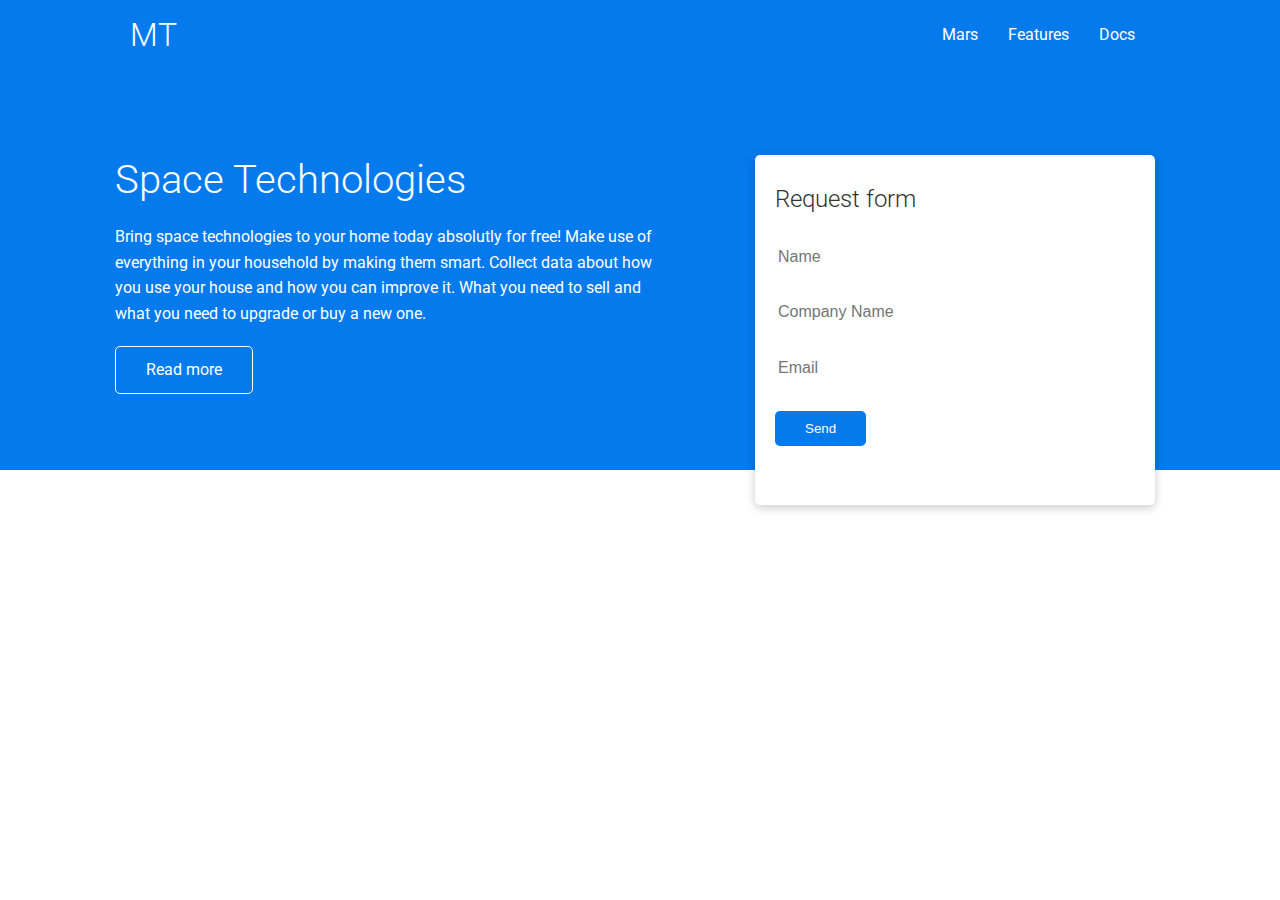
==== index.html @ c65cdb8e "Add: style to btn" ====
<!DOCTYPE html>
<html lang="en">
  <head>
    <meta charset="UTF-8" />
    <meta name="viewport" content="width=device-width, initial-scale=1.0" />
    <link
      rel="stylesheet"
      href="https://cdnjs.cloudflare.com/ajax/libs/font-awesome/5.15.1/css/all.min.css"
      integrity="sha512-+4zCK9k+qNFUR5X+cKL9EIR+ZOhtIloNl9GIKS57V1MyNsYpYcUrUeQc9vNfzsWfV28IaLL3i96P9sdNyeRssA=="
      crossorigin="anonymous"
    />
    <link rel="stylesheet" href="style.css" />
    <title>Mars Technologies</title>
  </head>
  <body>
    <!-- Navbar-->
    <div class="navbar">
      <div class="container flex">
        <h1>MT</h1>
        <nav>
          <ul>
            <li><a href="index.html">Mars</a></li>
            <li><a href="features.html">Features</a></li>
            <li><a href="docs.html">Docs</a></li>
          </ul>
        </nav>
      </div>
    </div>
    <!-- /Navbar-->

    <!-- Showcase -->
    <section class="showcase">
      <div class="container grid">
        <div class="showcase-text">
          <h1>Space Technologies</h1>
          <p>
            Bring space technologies to your home today absolutly for free!
            Make use of everything in your household by making them smart. Collect
            data about how you use your house and how you can improve it. What
            you need to sell and what you need to upgrade or buy a new one.
          </p>
          <a href="feauters.html" class="btn btn-outline">Read more</a>
        </div>

        <div class="showcase-form card">
          <h2>Request form</h2>
          <form>
            <div class="form-control">
              <input type="text" name="name" placeholder="Name" required />
            </div>
            <div class="form-control">
              <input
                type="text"
                name="company"
                placeholder="Company Name"
                required
              />
            </div>
            <div class="form-control">
              <input type="email" name="email" placeholder="Email" required />
            </div>
            <input type="submit" value="Send" class="btn btn-primary">
          </form>
        </div>
      </div>
    </section>
  </body>
</html>
---- style.css ----
@import url("https://fonts.googleapis.com/css2?family=Roboto:wght@300&display=swap");

:root {
  --primary-color: #047aed;
}

* {
  box-sizing: border-box;
  padding: 0;
  margin: 0;
}

body {
  font-family: "Roboto", sans-serif;
  color: #333;
  line-height: 1.6;
}

ul {
  list-style-type: none;
}

a {
  text-decoration: none;
  color: #333;
}

h1,
h2 {
  font-weight: 300;
  line-height: 1.2;
  margin: 10px 0;
}

p {
  margin: 10px 0;
}

img {
  width: 100%;
}
/* Navbar */
.navbar {
  background-color: var(--primary-color);
  color: white;
  height: 70px;
}

.navbar ul {
  display: flex;
}

.navbar a {
  color: #fff;
  padding: 10px;
  margin: 0 5px;
}

.navbar a:hover {
  border-bottom: 2px #fff solid;
}

.navbar .flex {
  justify-content: space-between;
}
/* Showcase / Hero */

.showcase {
  height: 400px;
  background-color: var(--primary-color);
  color: #fff;
  position: relative;
}

.showcase h1 {
  font-size: 40px;
}

.showcase p {
  margin: 20px auto;
}

.showcase .grid {
  grid-template-columns: 55% 45%;
  gap: 30px;
  overflow: visible;
}

.showcase-form {
  position: relative;
  top: 60px;
  height: 350px;
  width: 400px;
  padding: 40px;
  z-index: 100;
  justify-self: flex-end;
}

.showcase-form .form-control {
  margin: 30px 0px;
}

.showcase-form input[type="text"],
.showcase-form input[type="email"] {
  border: 0;
  border-bottom: 1px;
  width: 100%;
  padding: 3px;
  font-size: 16px;
}

.showcase-form input:focus {
  outline: none;
}

/* Utilities */
.container {
  max-width: 1100px;
  margin: 0 auto;
  overflow: auto;
  padding: 0 40px;
}

.card {
  background-color: #fff;
  color: #333;
  border-radius: 5px;
  box-shadow: 0 3px 10px rgba(0, 0, 0, 0.2);
  padding: 20px;
  margin: 10px;
}

.btn {
  display: inline-block;
  padding: 10px 30px;
  cursor: pointer;
  background: var(--primary-color);
  color: #fff;
  border: none;
  border-radius: 5px;
}

.btn-outline {
  background-color: transparent;
  border: 1px #fff solid;
}

.btn:hover{
  transform: scale(0.90);
}

.flex {
  display: flex;
  justify-content: center;
  align-items: center;
  height: 100%;
}

.grid {
  display: grid;
  grid-template-columns: repeat(2, 1fr);
  gap: 20px;
  justify-content: center;
  align-items: center;
  height: 100%;
}
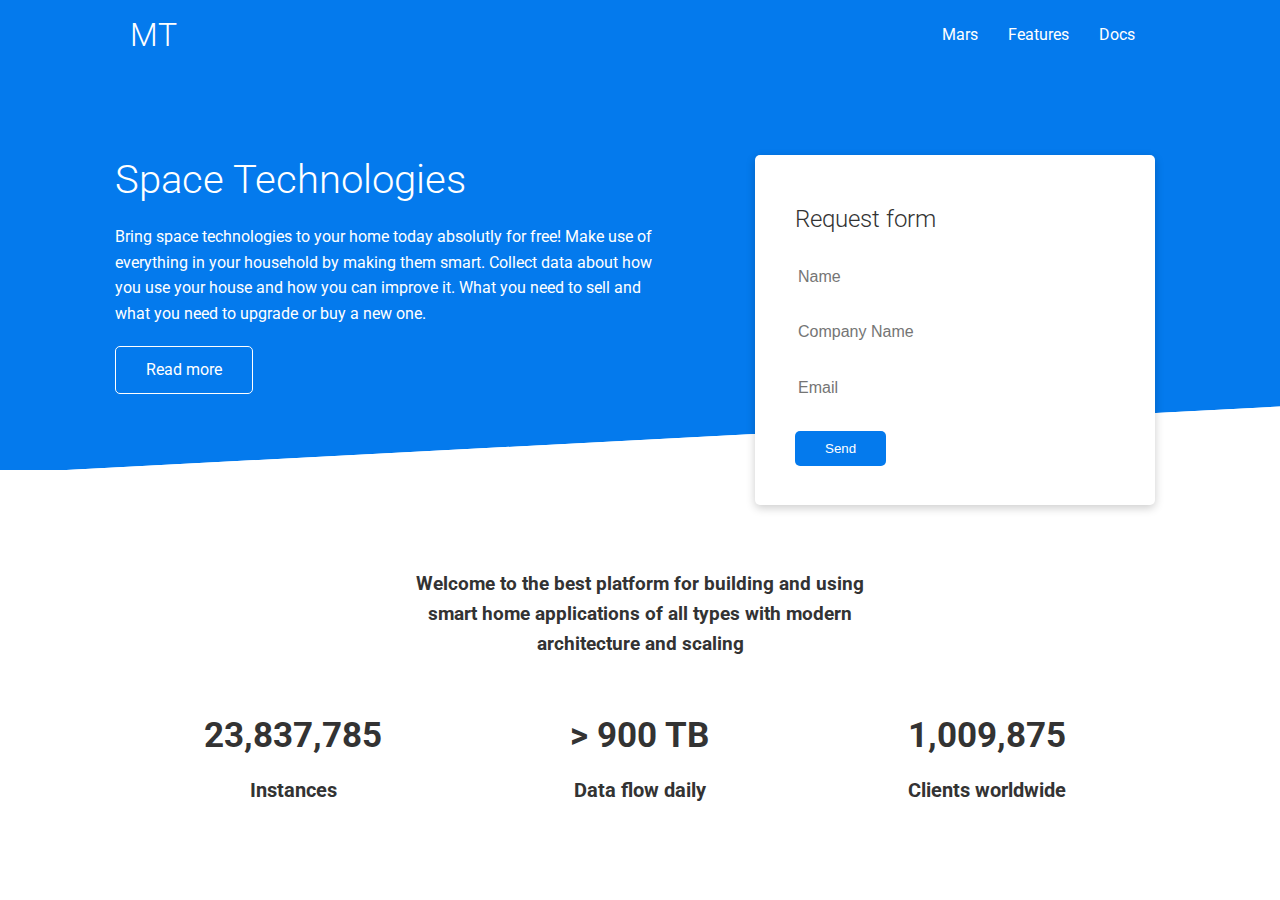
==== commit fcdf5ff8: "Add: Stats section, FA icons, margin padding utilities classes" ====
--- a/index.html
+++ b/index.html
@@ -9,6 +9,7 @@
       integrity="sha512-+4zCK9k+qNFUR5X+cKL9EIR+ZOhtIloNl9GIKS57V1MyNsYpYcUrUeQc9vNfzsWfV28IaLL3i96P9sdNyeRssA=="
       crossorigin="anonymous"
     />
+    <link rel="stylesheet" href="utilities.css" />
     <link rel="stylesheet" href="style.css" />
     <title>Mars Technologies</title>
   </head>
@@ -34,8 +35,8 @@
         <div class="showcase-text">
           <h1>Space Technologies</h1>
           <p>
-            Bring space technologies to your home today absolutly for free!
-            Make use of everything in your household by making them smart. Collect
+            Bring space technologies to your home today absolutly for free! Make
+            use of everything in your household by making them smart. Collect
             data about how you use your house and how you can improve it. What
             you need to sell and what you need to upgrade or buy a new one.
           </p>
@@ -59,8 +60,36 @@
             <div class="form-control">
               <input type="email" name="email" placeholder="Email" required />
             </div>
-            <input type="submit" value="Send" class="btn btn-primary">
+            <input type="submit" value="Send" class="btn btn-primary" />
           </form>
+        </div>
+      </div>
+    </section>
+
+    <!-- Stats -->
+    <section class="stats">
+      <div class="container">
+        <h3 class="stats-heading text-center my-1">
+          Welcome to the best platform for building and using smart home
+          applications of all types with modern architecture and scaling
+        </h3>
+
+        <div class="grid grid-3 text-center my-4">
+          <div>
+            <i class="fas fa-server fa-3x"></i>
+            <h3>23,837,785</h3>
+            <p class="text-secondary">Instances</p>
+          </div>
+          <div>
+            <i class="fas fa-upload fa-3x"></i>
+            <h3>> 900 TB</h3>
+            <p class="text-secondary">Data flow daily</p>
+          </div>
+          <div>
+            <i class="fas fa-project-diagram fa-3x"></i>
+            <h3>1,009,875</h3>
+            <p class="text-secondary">Clients worldwide</p>
+          </div>
         </div>
       </div>
     </section>
--- a/utilities.css
+++ b/utilities.css
@@ -0,0 +1,143 @@
+/* Utilities */
+.container {
+  max-width: 1100px;
+  margin: 0 auto;
+  overflow: auto;
+  padding: 0 40px;
+}
+
+.card {
+  background-color: #fff;
+  color: #333;
+  border-radius: 5px;
+  box-shadow: 0 3px 10px rgba(0, 0, 0, 0.2);
+  padding: 20px;
+  margin: 10px;
+}
+
+.btn {
+  display: inline-block;
+  padding: 10px 30px;
+  cursor: pointer;
+  background: var(--primary-color);
+  color: #fff;
+  border: none;
+  border-radius: 5px;
+}
+
+.btn-outline {
+  background-color: transparent;
+  border: 1px #fff solid;
+}
+
+.btn:hover {
+  transform: scale(0.9);
+}
+
+.text-center {
+  text-align: center;
+}
+
+.flex {
+  display: flex;
+  justify-content: center;
+  align-items: center;
+  height: 100%;
+}
+
+.grid {
+  display: grid;
+  grid-template-columns: repeat(2, 1fr);
+  gap: 20px;
+  justify-content: center;
+  align-items: center;
+  height: 100%;
+}
+
+.grid-3 {
+  grid-template-columns: repeat(3, 1fr);
+}
+
+/* Margin */
+
+.my-1 {
+  margin: 1rem 0;
+}
+
+.my-2 {
+  margin: 1.5rem 0;
+}
+
+.my-3 {
+  margin: 2rem 0;
+}
+
+.my-4 {
+  margin: 3rem 0;
+}
+
+.my-5 {
+  margin: 4rem 0;
+}
+
+.m-1 {
+  margin: 1rem;
+}
+
+.m-2 {
+  margin: 1.5rem;
+}
+
+.m-3 {
+  margin: 2rem;
+}
+
+.m-4 {
+  margin: 3rem;
+}
+
+.m-5 {
+  margin: 4rem;
+}
+
+/* Padding */
+
+.py-1 {
+  padding: 1rem 0;
+}
+
+.py-2 {
+  padding: 1.5rem 0;
+}
+
+.py-3 {
+  padding: 2rem 0;
+}
+
+.py-4 {
+  padding: 3rem 0;
+}
+
+.py-5 {
+  padding: 4rem 0;
+}
+
+.p-1 {
+  padding: 1rem;
+}
+
+.p-2 {
+  padding: 1.5rem;
+}
+
+.p-3 {
+  padding: 2rem;
+}
+
+.p-4 {
+  padding: 3rem;
+}
+
+.p-5 {
+  padding: 4rem;
+}
--- a/style.css
+++ b/style.css
@@ -113,54 +113,36 @@
   outline: none;
 }
 
-/* Utilities */
-.container {
-  max-width: 1100px;
-  margin: 0 auto;
-  overflow: auto;
-  padding: 0 40px;
+.showcase::before,
+.showcase::after {
+  content: "";
+  position: absolute;
+  height: 100px;
+  bottom: -70px;
+  right: 0;
+  left: 0;
+  background-color: #fff;
+  transform: skewY(-3deg);
+  -moz-transform: skewY(-3deg);
+  -webkit-transform: skewY(-3deg);
+  -ms-transform: skewY(-3deg);
 }
 
-.card {
-  background-color: #fff;
-  color: #333;
-  border-radius: 5px;
-  box-shadow: 0 3px 10px rgba(0, 0, 0, 0.2);
-  padding: 20px;
-  margin: 10px;
+/* Stats */
+.stats {
+  padding-top: 100px;
 }
 
-.btn {
-  display: inline-block;
-  padding: 10px 30px;
-  cursor: pointer;
-  background: var(--primary-color);
-  color: #fff;
-  border: none;
-  border-radius: 5px;
+.stats-heading {
+  max-width: 500px;
+  margin: auto;
 }
 
-.btn-outline {
-  background-color: transparent;
-  border: 1px #fff solid;
+.stats .grid h3 {
+  font-size: 35px;
 }
 
-.btn:hover{
-  transform: scale(0.90);
+.stats .grid p {
+  font-size: 20px;
+  font-weight: bold;
 }
-
-.flex {
-  display: flex;
-  justify-content: center;
-  align-items: center;
-  height: 100%;
-}
-
-.grid {
-  display: grid;
-  grid-template-columns: repeat(2, 1fr);
-  gap: 20px;
-  justify-content: center;
-  align-items: center;
-  height: 100%;
-}
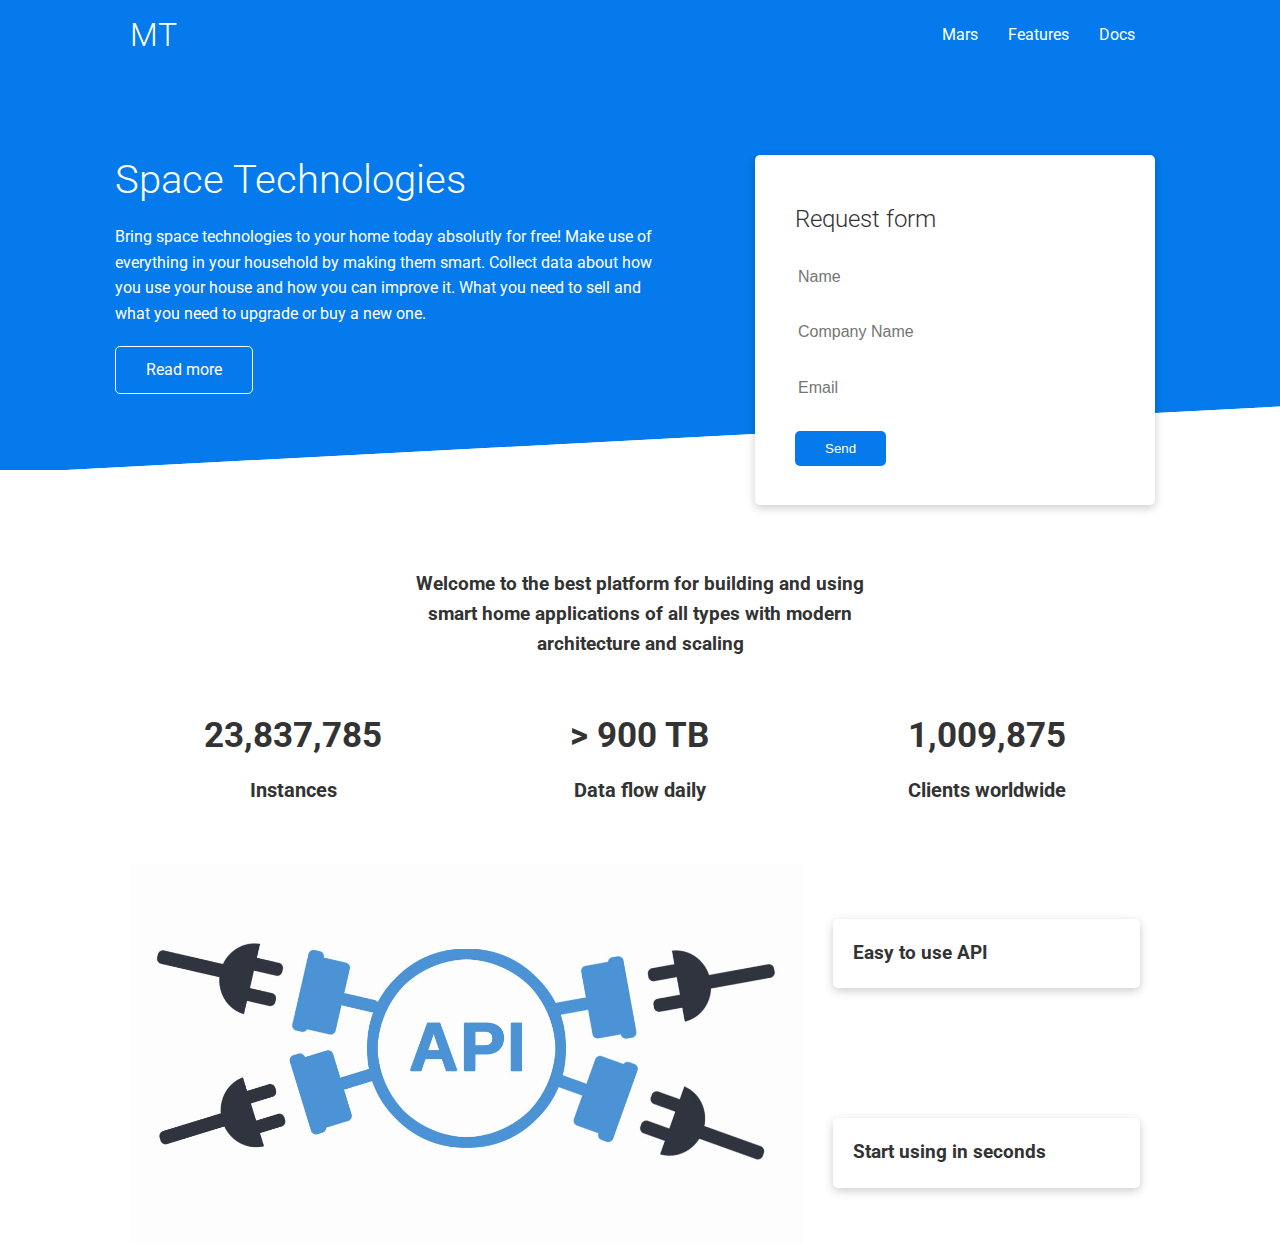
==== commit 4dde81ed: "Add: api section, grid and span usage to position item like in tables" ====
--- a/index.html
+++ b/index.html
@@ -9,8 +9,8 @@
       integrity="sha512-+4zCK9k+qNFUR5X+cKL9EIR+ZOhtIloNl9GIKS57V1MyNsYpYcUrUeQc9vNfzsWfV28IaLL3i96P9sdNyeRssA=="
       crossorigin="anonymous"
     />
-    <link rel="stylesheet" href="utilities.css" />
-    <link rel="stylesheet" href="style.css" />
+    <link rel="stylesheet" href="css/utilities.css" />
+    <link rel="stylesheet" href="css/style.css" />
     <title>Mars Technologies</title>
   </head>
   <body>
@@ -93,5 +93,18 @@
         </div>
       </div>
     </section>
+
+    <!-- API -->
+    <section class="api">
+      <div class="container grid">
+        <img src="images/api.png" alt="" />
+        <div class="card">
+          <h3>Easy to use API</h3>
+        </div>
+        <div class="card">
+          <h3>Start using in seconds</h3>
+        </div>
+      </div>
+    </section>
   </body>
 </html>
--- a/css/utilities.css
+++ b/css/utilities.css
@@ -0,0 +1,143 @@
+/* Utilities */
+.container {
+  max-width: 1100px;
+  margin: 0 auto;
+  overflow: auto;
+  padding: 0 40px;
+}
+
+.card {
+  background-color: #fff;
+  color: #333;
+  border-radius: 5px;
+  box-shadow: 0 3px 10px rgba(0, 0, 0, 0.2);
+  padding: 20px;
+  margin: 10px;
+}
+
+.btn {
+  display: inline-block;
+  padding: 10px 30px;
+  cursor: pointer;
+  background: var(--primary-color);
+  color: #fff;
+  border: none;
+  border-radius: 5px;
+}
+
+.btn-outline {
+  background-color: transparent;
+  border: 1px #fff solid;
+}
+
+.btn:hover {
+  transform: scale(0.9);
+}
+
+.text-center {
+  text-align: center;
+}
+
+.flex {
+  display: flex;
+  justify-content: center;
+  align-items: center;
+  height: 100%;
+}
+
+.grid {
+  display: grid;
+  grid-template-columns: repeat(2, 1fr);
+  gap: 20px;
+  justify-content: center;
+  align-items: center;
+  height: 100%;
+}
+
+.grid-3 {
+  grid-template-columns: repeat(3, 1fr);
+}
+
+/* Margin */
+
+.my-1 {
+  margin: 1rem 0;
+}
+
+.my-2 {
+  margin: 1.5rem 0;
+}
+
+.my-3 {
+  margin: 2rem 0;
+}
+
+.my-4 {
+  margin: 3rem 0;
+}
+
+.my-5 {
+  margin: 4rem 0;
+}
+
+.m-1 {
+  margin: 1rem;
+}
+
+.m-2 {
+  margin: 1.5rem;
+}
+
+.m-3 {
+  margin: 2rem;
+}
+
+.m-4 {
+  margin: 3rem;
+}
+
+.m-5 {
+  margin: 4rem;
+}
+
+/* Padding */
+
+.py-1 {
+  padding: 1rem 0;
+}
+
+.py-2 {
+  padding: 1.5rem 0;
+}
+
+.py-3 {
+  padding: 2rem 0;
+}
+
+.py-4 {
+  padding: 3rem 0;
+}
+
+.py-5 {
+  padding: 4rem 0;
+}
+
+.p-1 {
+  padding: 1rem;
+}
+
+.p-2 {
+  padding: 1.5rem;
+}
+
+.p-3 {
+  padding: 2rem;
+}
+
+.p-4 {
+  padding: 3rem;
+}
+
+.p-5 {
+  padding: 4rem;
+}
--- a/css/style.css
+++ b/css/style.css
@@ -0,0 +1,160 @@
+@import url("https://fonts.googleapis.com/css2?family=Roboto:wght@300&display=swap");
+
+:root {
+  --primary-color: #047aed;
+}
+
+* {
+  box-sizing: border-box;
+  padding: 0;
+  margin: 0;
+}
+
+body {
+  font-family: "Roboto", sans-serif;
+  color: #333;
+  line-height: 1.6;
+}
+
+ul {
+  list-style-type: none;
+}
+
+a {
+  text-decoration: none;
+  color: #333;
+}
+
+h1,
+h2 {
+  font-weight: 300;
+  line-height: 1.2;
+  margin: 10px 0;
+}
+
+p {
+  margin: 10px 0;
+}
+
+img {
+  width: 100%;
+}
+/* Navbar */
+.navbar {
+  background-color: var(--primary-color);
+  color: white;
+  height: 70px;
+}
+
+.navbar ul {
+  display: flex;
+}
+
+.navbar a {
+  color: #fff;
+  padding: 10px;
+  margin: 0 5px;
+}
+
+.navbar a:hover {
+  border-bottom: 2px #fff solid;
+}
+
+.navbar .flex {
+  justify-content: space-between;
+}
+/* Showcase / Hero */
+
+.showcase {
+  height: 400px;
+  background-color: var(--primary-color);
+  color: #fff;
+  position: relative;
+}
+
+.showcase h1 {
+  font-size: 40px;
+}
+
+.showcase p {
+  margin: 20px auto;
+}
+
+.showcase .grid {
+  grid-template-columns: 55% 45%;
+  gap: 30px;
+  overflow: visible;
+}
+
+.showcase-form {
+  position: relative;
+  top: 60px;
+  height: 350px;
+  width: 400px;
+  padding: 40px;
+  z-index: 100;
+  justify-self: flex-end;
+}
+
+.showcase-form .form-control {
+  margin: 30px 0px;
+}
+
+.showcase-form input[type="text"],
+.showcase-form input[type="email"] {
+  border: 0;
+  border-bottom: 1px;
+  width: 100%;
+  padding: 3px;
+  font-size: 16px;
+}
+
+.showcase-form input:focus {
+  outline: none;
+}
+
+.showcase::before,
+.showcase::after {
+  content: "";
+  position: absolute;
+  height: 100px;
+  bottom: -70px;
+  right: 0;
+  left: 0;
+  background-color: #fff;
+  transform: skewY(-3deg);
+  -moz-transform: skewY(-3deg);
+  -webkit-transform: skewY(-3deg);
+  -ms-transform: skewY(-3deg);
+}
+
+/* Stats */
+.stats {
+  padding-top: 100px;
+}
+
+.stats-heading {
+  max-width: 500px;
+  margin: auto;
+}
+
+.stats .grid h3 {
+  font-size: 35px;
+}
+
+.stats .grid p {
+  font-size: 20px;
+  font-weight: bold;
+}
+
+/* API */
+
+.api .grid {
+  grid-template-columns: repeat(3, 1fr);
+  grid-template-rows: repeat(2, 1fr);
+}
+
+.api .grid > *:first-child {
+  grid-column: 1 / span 2;
+  grid-row: 1 / span 2;
+}
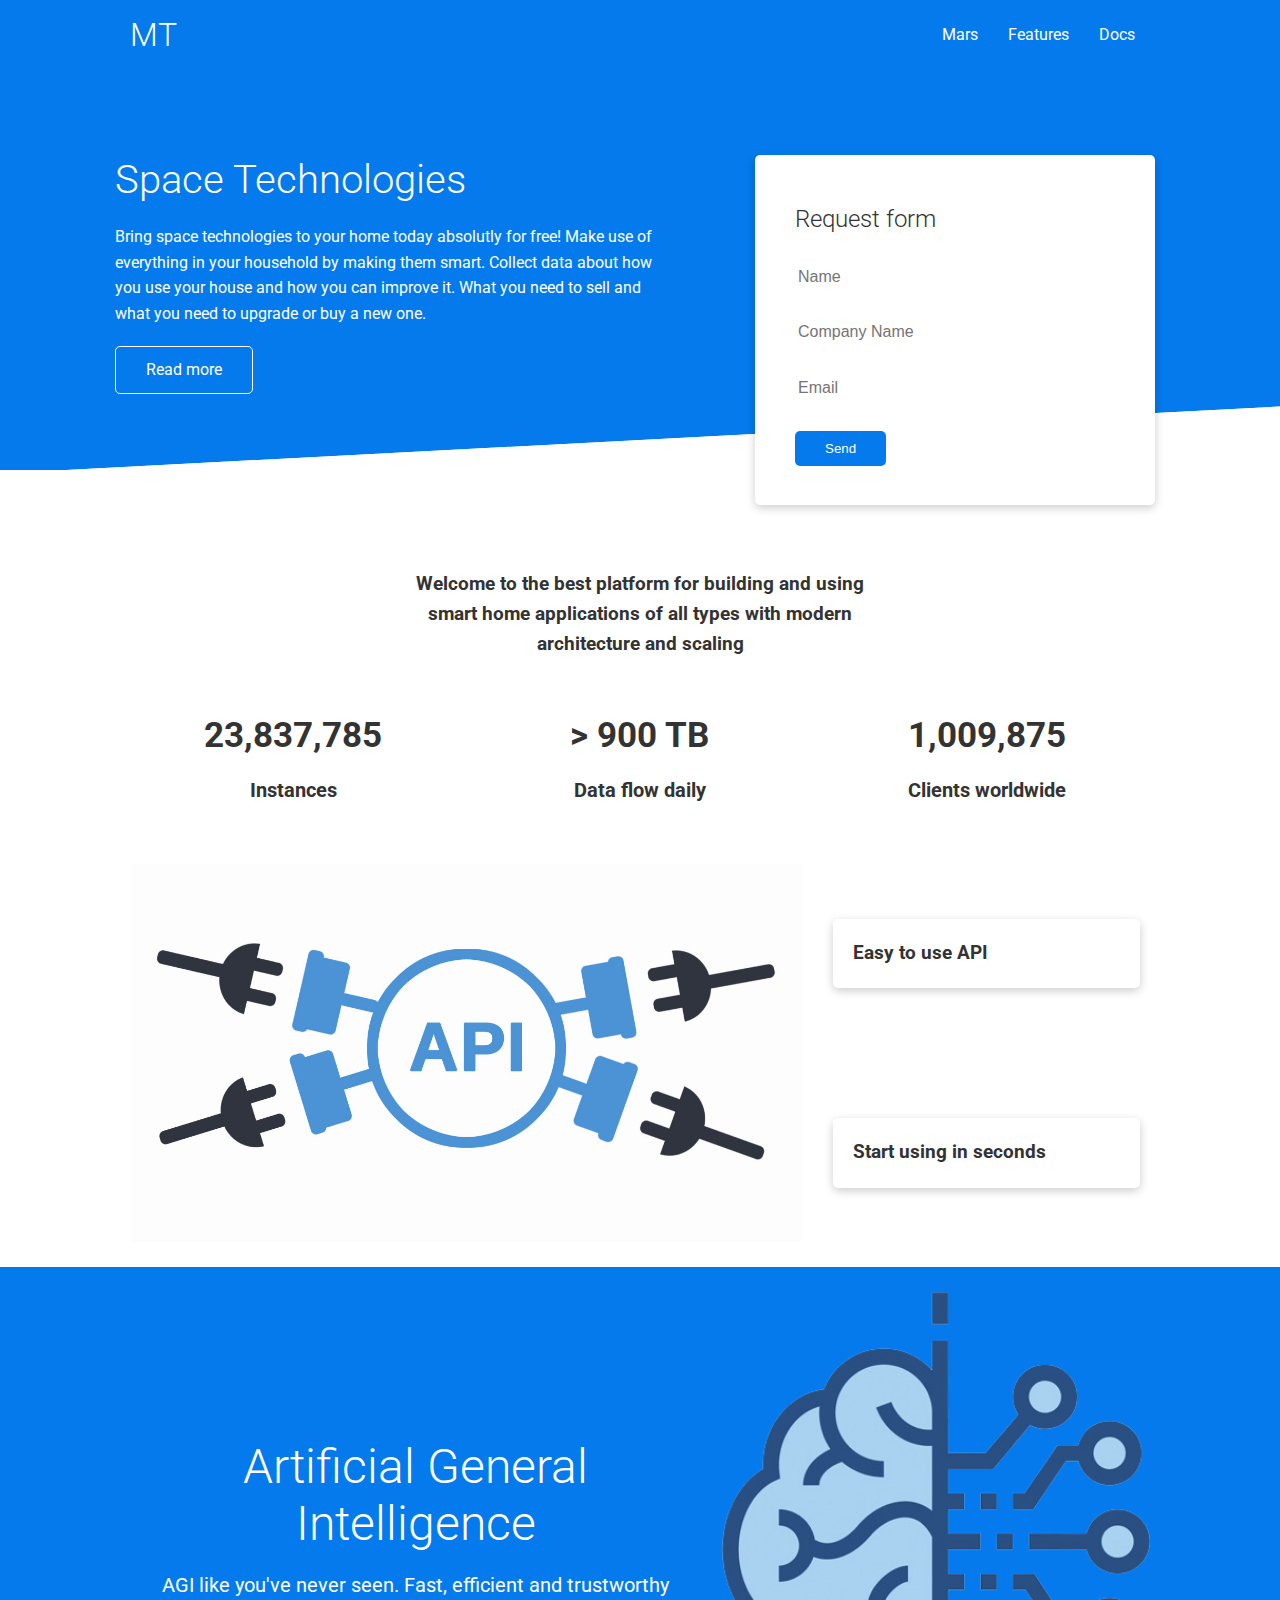
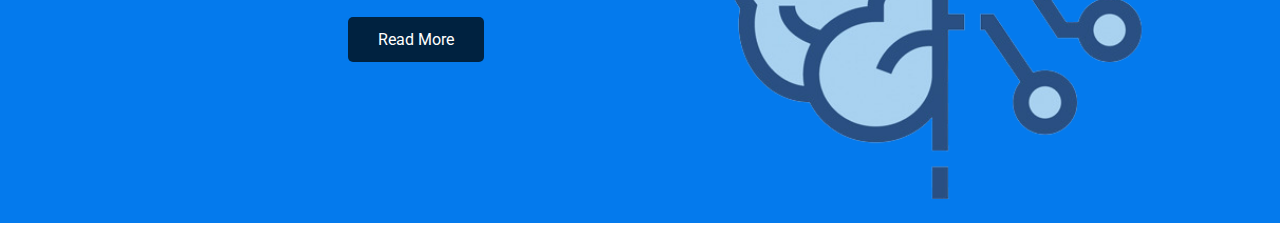
==== commit 73e39a2e: "Add: AGI section" ====
--- a/index.html
+++ b/index.html
@@ -106,5 +106,19 @@
         </div>
       </div>
     </section>
+
+    <!-- AGI -->
+    <section class="agi bg-primary my-2 py-2">
+      <div class="container grid">
+        <div class="text-center">
+          <h2 class="lg">Artificial General Intelligence</h2>
+          <p class="lead my-1">
+            AGI like you've never seen. Fast, efficient and trustworthy
+          </p>
+          <a href="features.html" class="btn btn-dark">Read More</a>
+        </div>
+        <img src="images/agi.png" alt="" />
+      </div>
+    </section>
   </body>
 </html>
--- a/css/utilities.css
+++ b/css/utilities.css
@@ -32,6 +32,52 @@
 
 .btn:hover {
   transform: scale(0.9);
+}
+
+/* Backgrounds & colored btns */
+.btn-primary,
+.bg-primary {
+  background-color: var(--primary-color);
+  color: #fff;
+}
+
+.btn-secondary,
+.bg-secondary {
+  background-color: var(--secondary-color);
+  color: #fff;
+}
+
+.btn-dark,
+.bg-dark {
+  background-color: var(--dark-color);
+  color: #fff;
+}
+
+.btn-light,
+.bg-light {
+  background-color: var(--light-color);
+  color: #fff;
+}
+
+/* Text sizes */
+.lead {
+  font-size: 20px;
+}
+
+.sm {
+  font-size: 1rem;
+}
+
+.md {
+  font-size: 2rem;
+}
+
+.lg {
+  font-size: 3rem;
+}
+
+.xl {
+  font-size: 4rem;
 }
 
 .text-center {
--- a/css/style.css
+++ b/css/style.css
@@ -2,6 +2,10 @@
 
 :root {
   --primary-color: #047aed;
+  --secondary-color: #1c3fa8;
+  --dark-color: #002240;
+  --light-color: #f4f4f4;
+
 }
 
 * {
@@ -158,3 +162,8 @@
   grid-column: 1 / span 2;
   grid-row: 1 / span 2;
 }
+
+/* AGI */
+.agi .grid {
+  grid-template-columns: 4fr 3fr;
+}
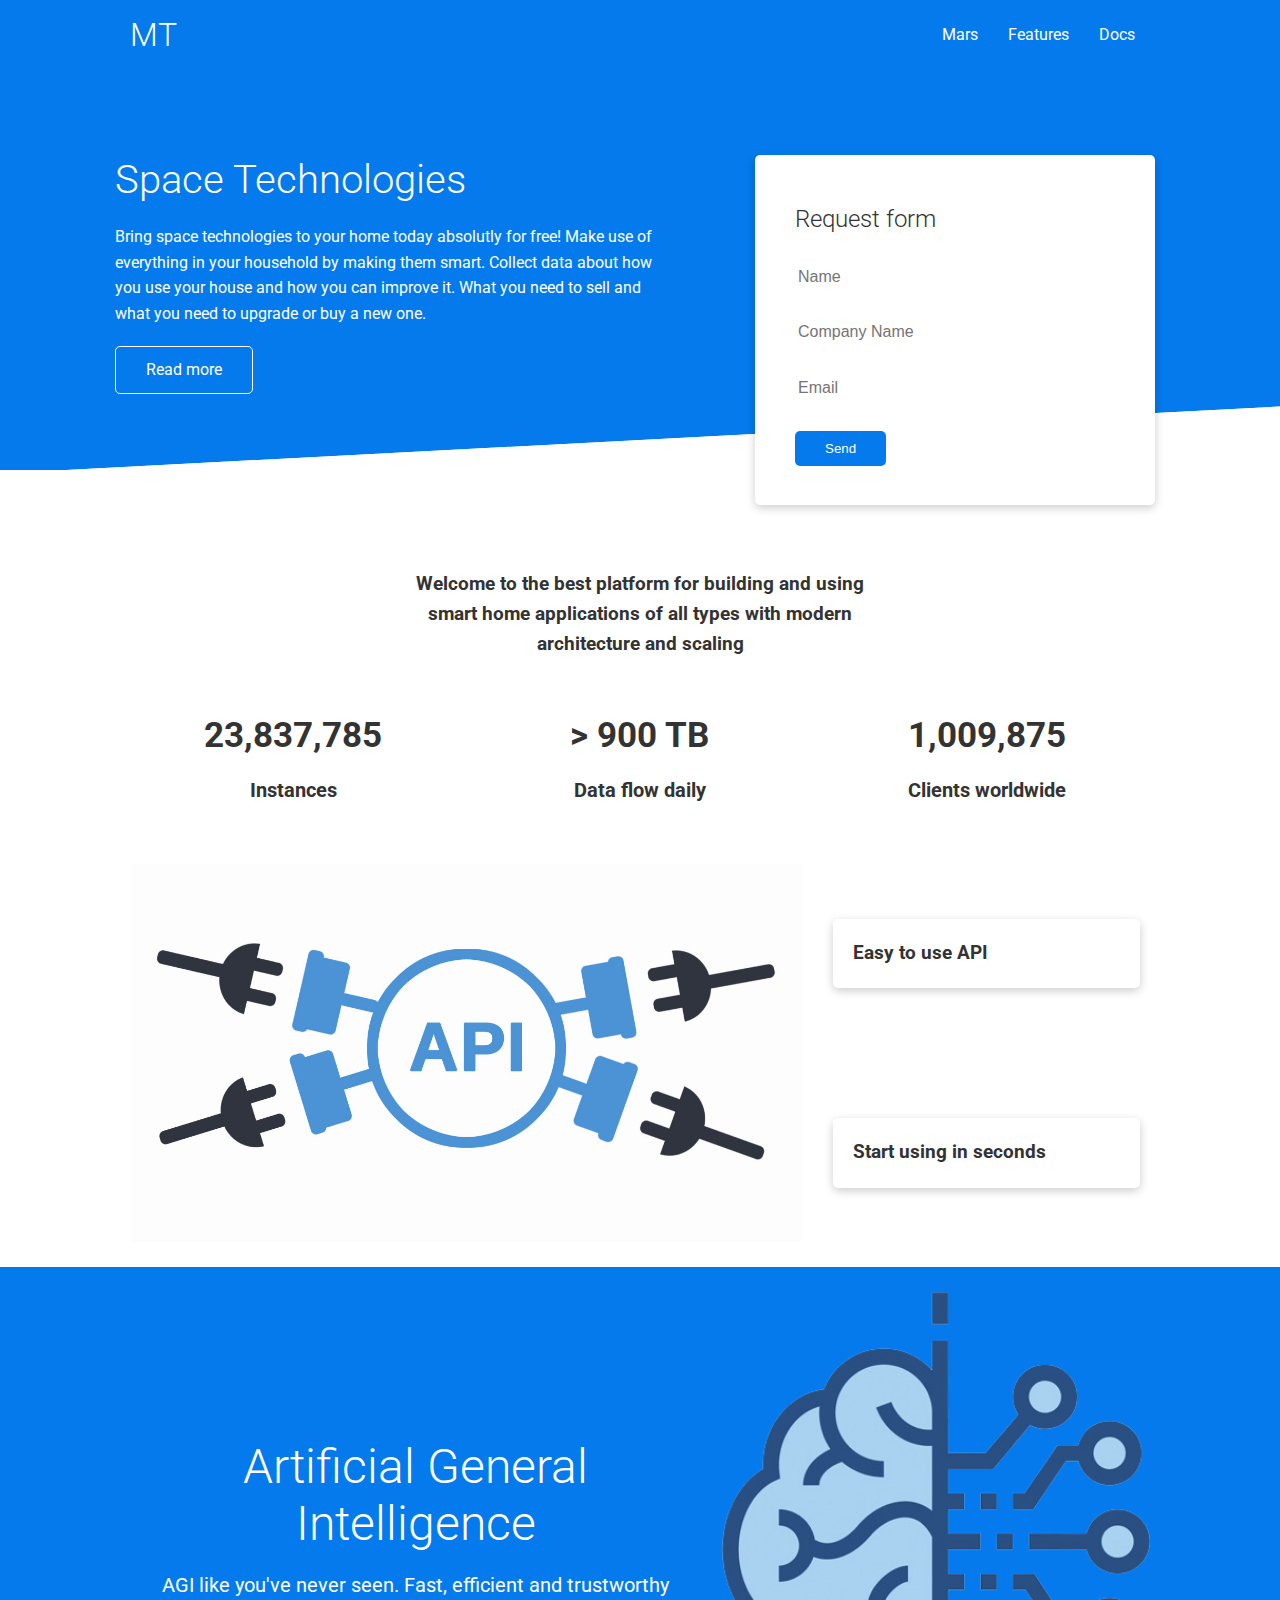
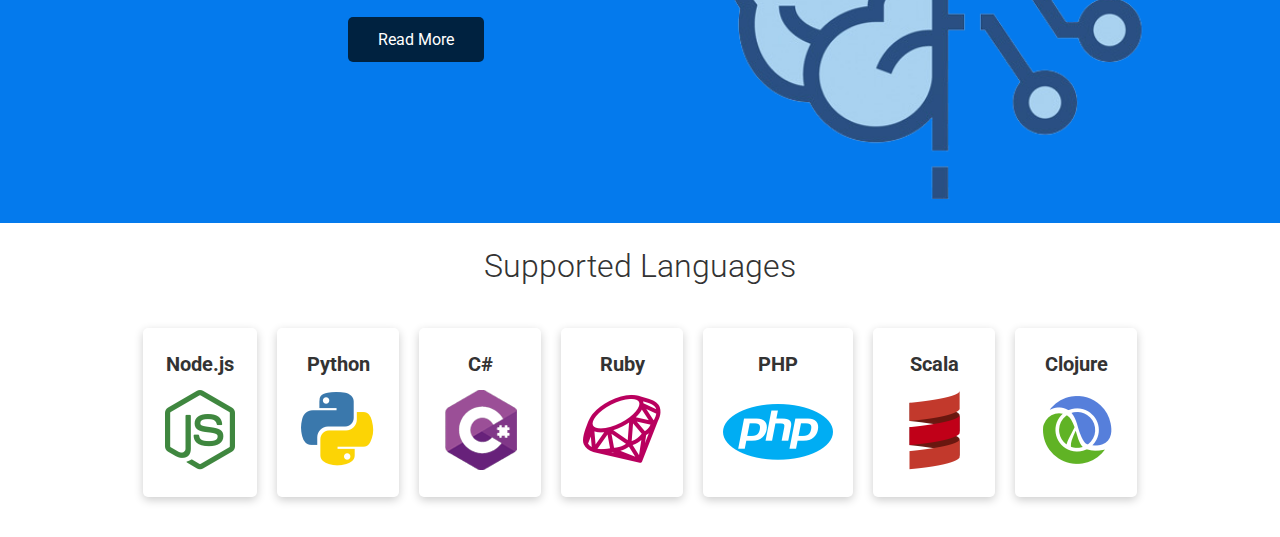
==== commit cfeba916: "Add: supported languages section" ====
--- a/index.html
+++ b/index.html
@@ -120,5 +120,41 @@
         <img src="images/agi.png" alt="" />
       </div>
     </section>
+
+    
+    <!-- Languages -->
+    <section class="languages">
+      <h2 class="md text-center my-2">Supported Languages</h2>
+      <div class="container flex">
+        <div class="card">
+          <h4>Node.js</h4>
+          <img src="images/logos/node.png" alt="" />
+        </div>
+        <div class="card">
+          <h4>Python</h4>
+          <img src="images/logos/python.png" alt="" />
+        </div>
+        <div class="card">
+          <h4>C#</h4>
+          <img src="images/logos/csharp.png" alt="" />
+        </div>
+        <div class="card">
+          <h4>Ruby</h4>
+          <img src="images/logos/ruby.png" alt="" />
+        </div>
+        <div class="card">
+          <h4>PHP</h4>
+          <img src="images/logos/php.png" alt="" />
+        </div>
+        <div class="card">
+          <h4>Scala</h4>
+          <img src="images/logos/scala.png" alt="" />
+        </div>
+        <div class="card">
+          <h4>Clojure</h4>
+          <img src="images/logos/clojure.png" alt="" />
+        </div>
+      </div>
+    </section>
   </body>
 </html>
--- a/css/style.css
+++ b/css/style.css
@@ -5,7 +5,6 @@
   --secondary-color: #1c3fa8;
   --dark-color: #002240;
   --light-color: #f4f4f4;
-
 }
 
 * {
@@ -167,3 +166,23 @@
 .agi .grid {
   grid-template-columns: 4fr 3fr;
 }
+
+/* Languages */
+
+.languages .flex {
+  flex-wrap: wrap;
+}
+.languages .card {
+  text-align: center;
+  margin: 18px 10px 40px;
+  transition: transform 0.2s ease-in;
+}
+
+.languages .card h4 {
+  font-size: 20px;
+  margin-bottom: 10px;
+}
+
+.languages .card:hover {
+  transform: translateY(-15px);
+}
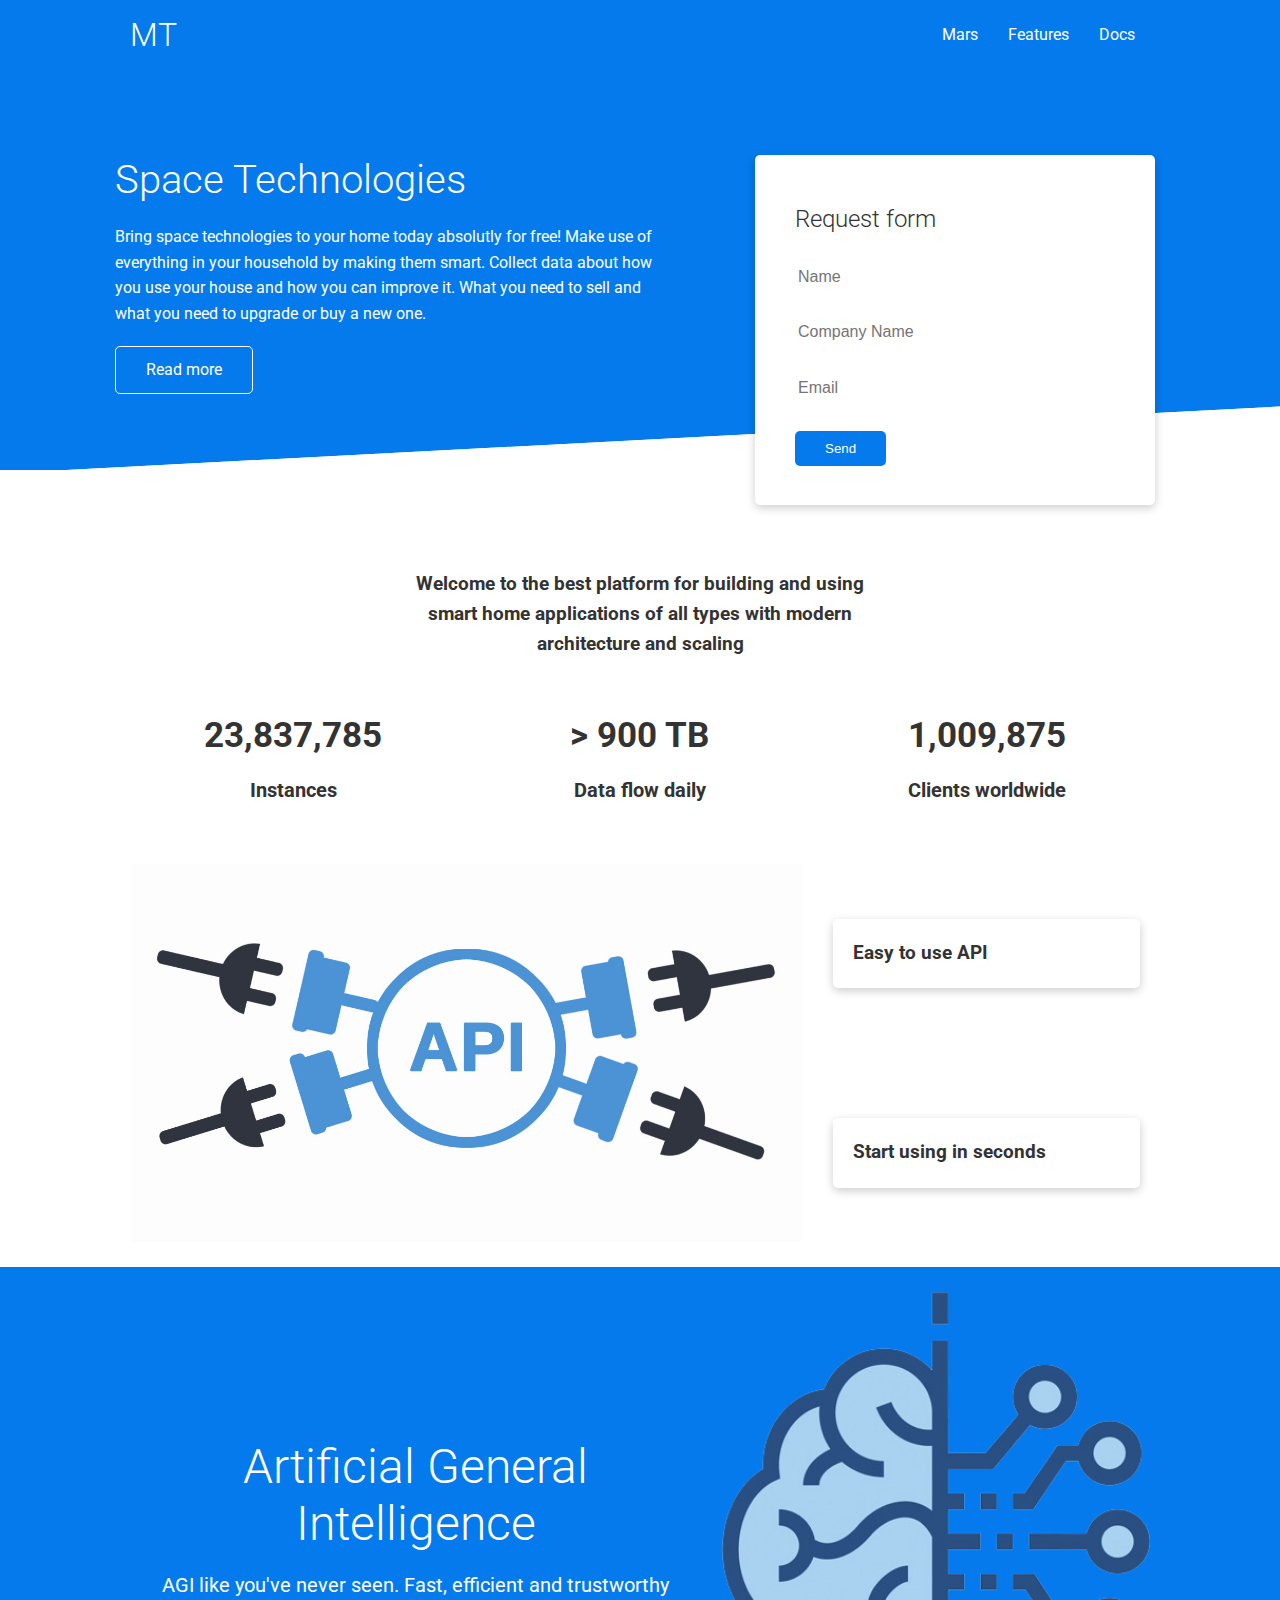
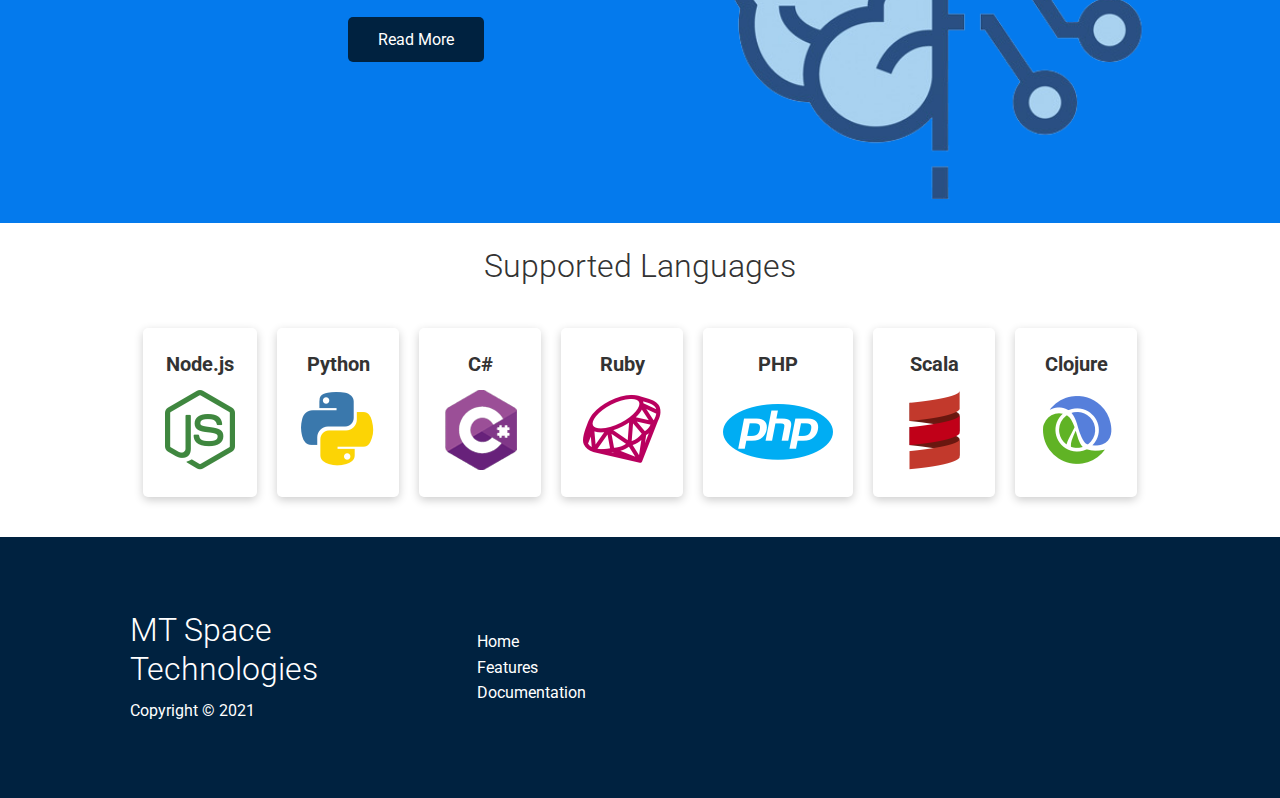
==== commit ce18bac0: "Add: footer" ====
--- a/index.html
+++ b/index.html
@@ -121,7 +121,6 @@
       </div>
     </section>
 
-    
     <!-- Languages -->
     <section class="languages">
       <h2 class="md text-center my-2">Supported Languages</h2>
@@ -156,5 +155,28 @@
         </div>
       </div>
     </section>
+
+    <!-- Footer -->
+    <footer class="footer bg-dark py-5">
+      <div class="container grid grid-3">
+        <div>
+          <h1>MT Space Technologies</h1>
+          <p>Copyright &copy; 2021</p>
+        </div>
+        <nav>
+          <ul>
+            <li><a href="index.html">Home</a></li>
+            <li><a href="features.html">Features</a></li>
+            <li><a href="docs.html">Documentation</a></li>
+          </ul>
+        </nav>
+        <div class="social">
+          <a href="#"><i class="fab fa-github fa-2x"></i></a>
+          <a href="#"><i class="fab fa-facebook fa-2x"></i></a>
+          <a href="#"><i class="fab fa-instagram fa-2x"></i></a>
+          <a href="#"><i class="fab fa-twitter fa-2x"></i></a>
+        </div>
+      </div>
+    </footer>
   </body>
 </html>
--- a/css/utilities.css
+++ b/css/utilities.css
@@ -57,6 +57,15 @@
 .bg-light {
   background-color: var(--light-color);
   color: #fff;
+}
+
+.btn-primary a,
+.bg-primary a,
+.btn-secondary a,
+.bg-secondary a,
+.btn-dark a,
+.bg-dark a {
+color: #fff;
 }
 
 /* Text sizes */
--- a/css/style.css
+++ b/css/style.css
@@ -186,3 +186,9 @@
 .languages .card:hover {
   transform: translateY(-15px);
 }
+
+/* Footer */
+
+.footer .social a {
+  margin: 0 10px;
+}
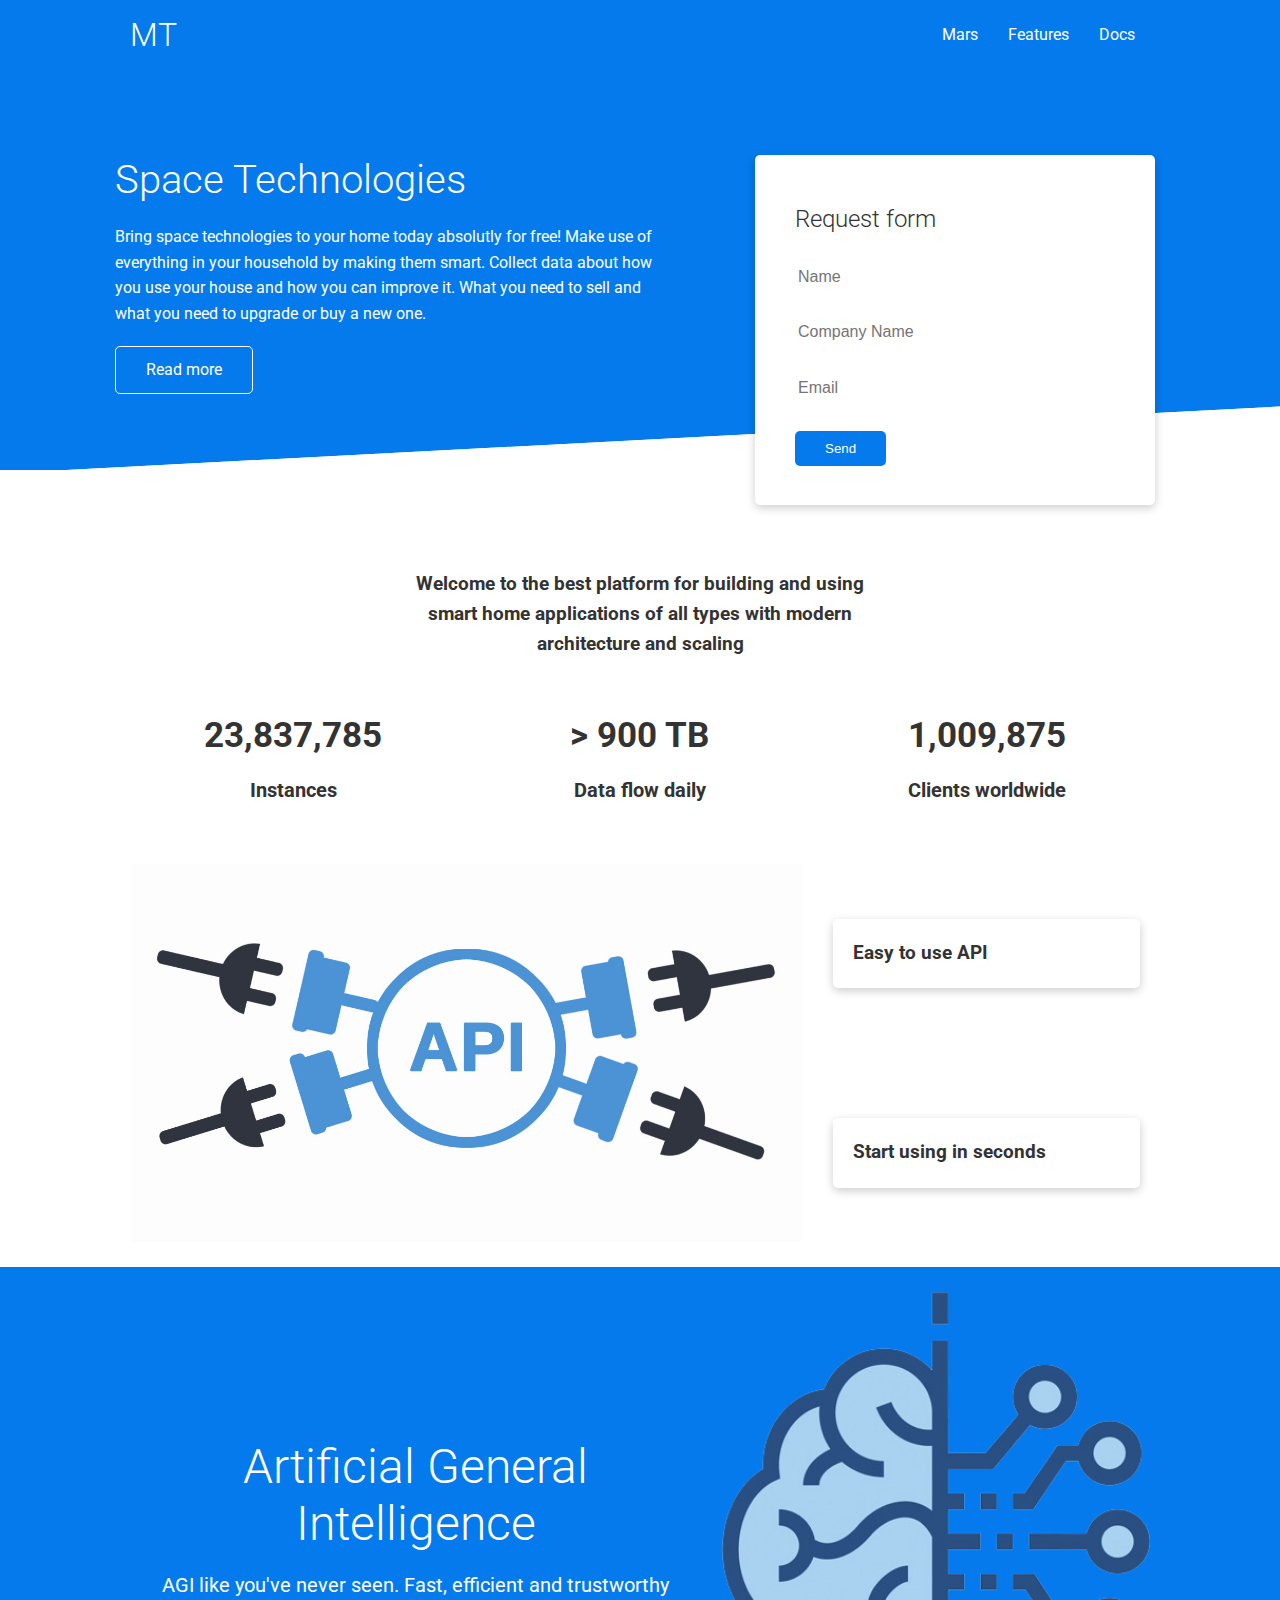
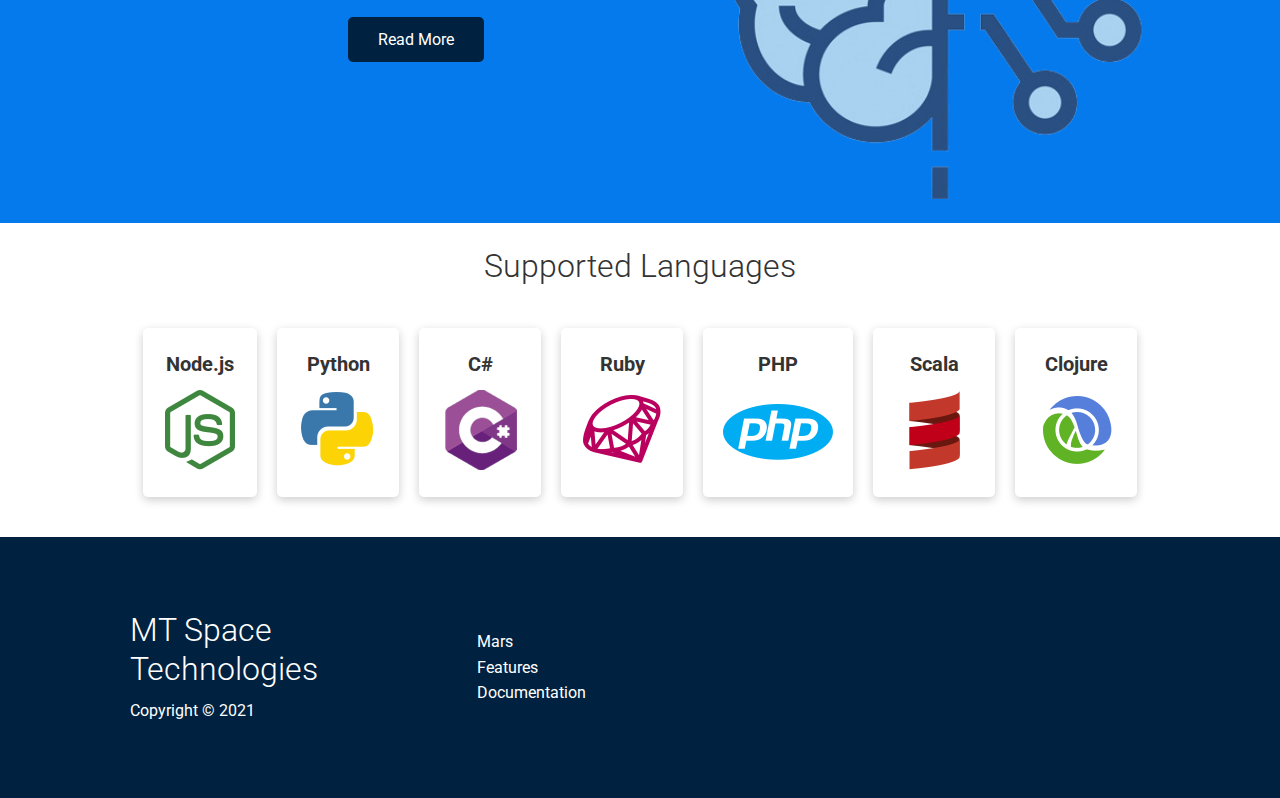
==== commit f087e5d2: "Add: media queries - responsiveness to main page" ====
--- a/index.html
+++ b/index.html
@@ -165,7 +165,7 @@
         </div>
         <nav>
           <ul>
-            <li><a href="index.html">Home</a></li>
+            <li><a href="index.html">Mars</a></li>
             <li><a href="features.html">Features</a></li>
             <li><a href="docs.html">Documentation</a></li>
           </ul>
--- a/css/style.css
+++ b/css/style.css
@@ -192,3 +192,51 @@
 .footer .social a {
   margin: 0 10px;
 }
+
+/* Tablets and under */
+@media (max-width: 768px) {
+  .grid,
+  .showcase .grid,
+  .stats .grid,
+  .api .grid,
+  .agi .grid {
+    grid-template-columns: 1fr;
+    grid-template-rows: 1fr;
+  }
+
+  .showcase {
+    height: auto;
+  }
+
+  .showcase-text {
+    text-align: center;
+    margin-top: 40px;
+  }
+
+  .showcase-form {
+    justify-self: center;
+    margin: auto;
+    width: 350px;
+  }
+
+  .api .grid > *:first-child {
+    grid-column: 1;
+    grid-row: 1;
+  }
+}
+
+/* Mobile */
+@media (max-width: 500px) {
+  .navbar {
+    height: 110px;
+  }
+
+  .navbar .flex {
+    flex-direction: column;
+  }
+
+  .navbar ul {
+    padding: 10px;
+    background-color: rgba(0, 0, 0, 0.1);
+  }
+}
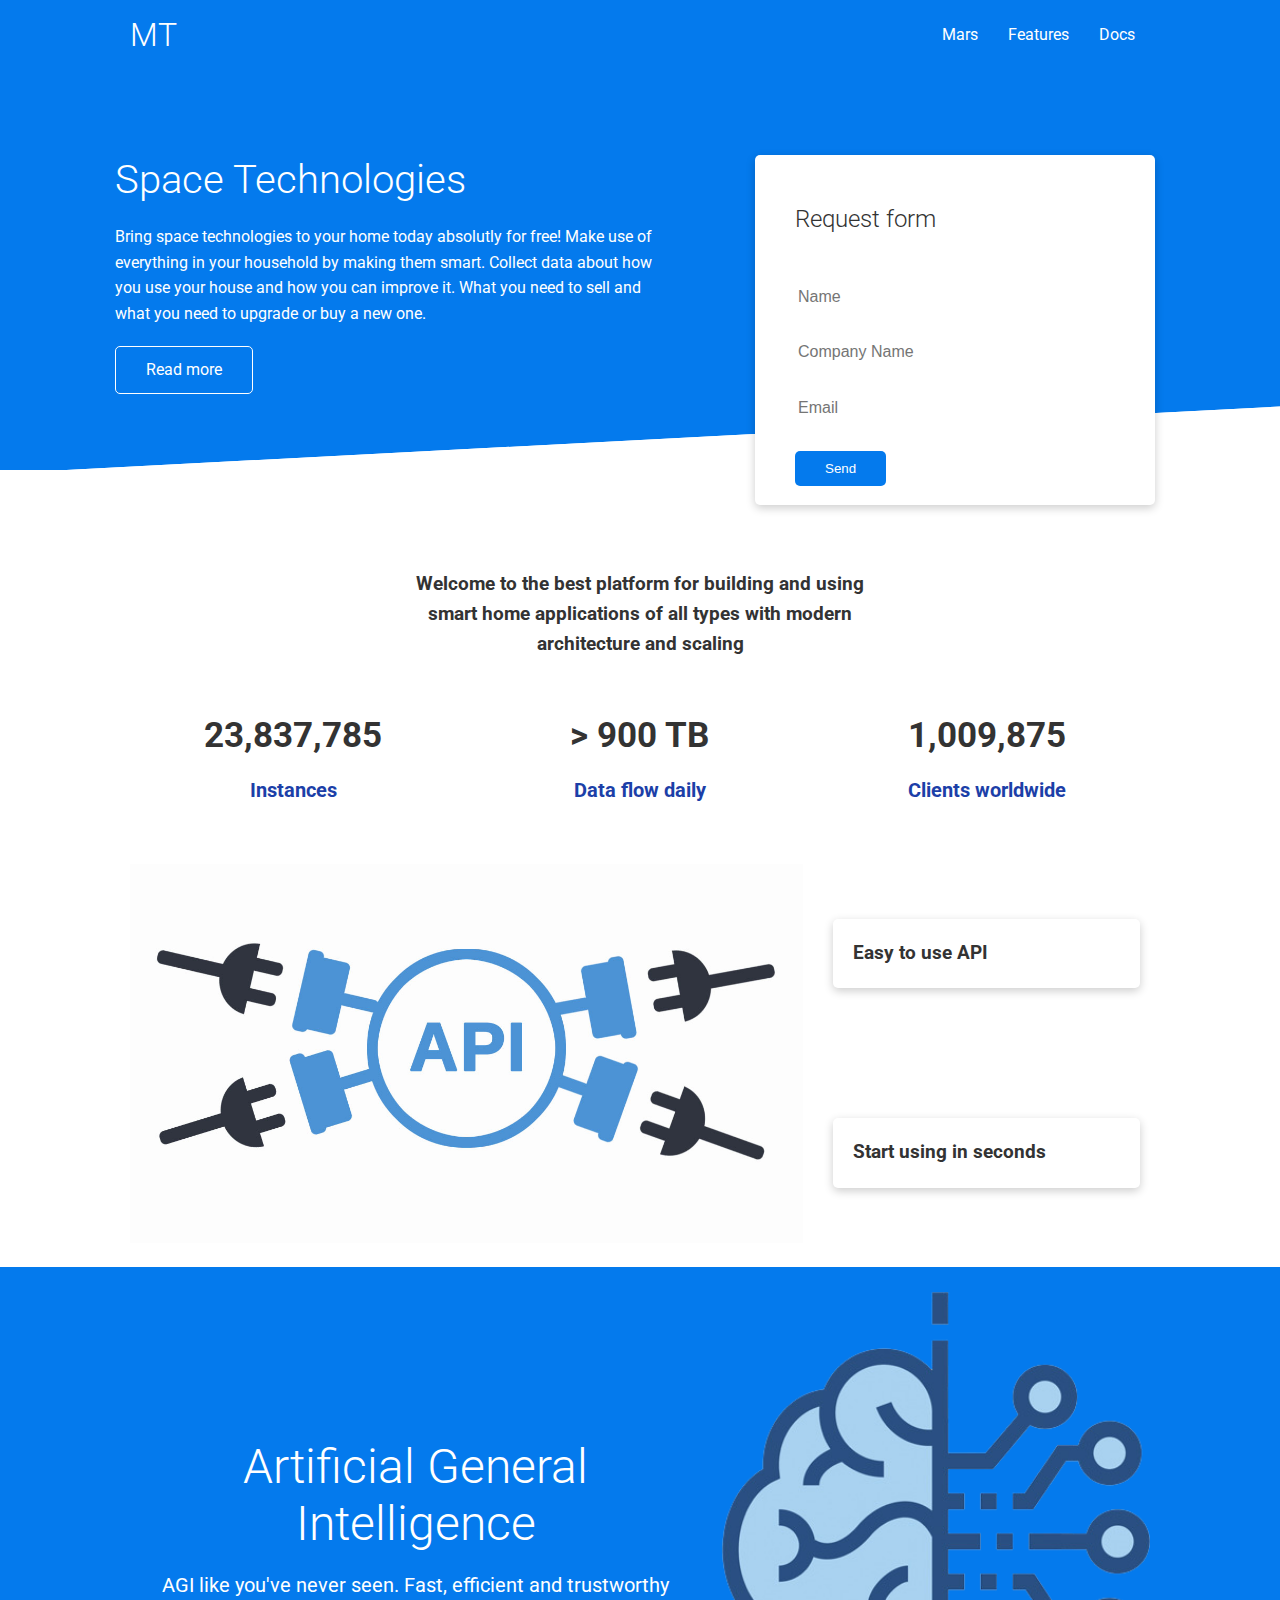
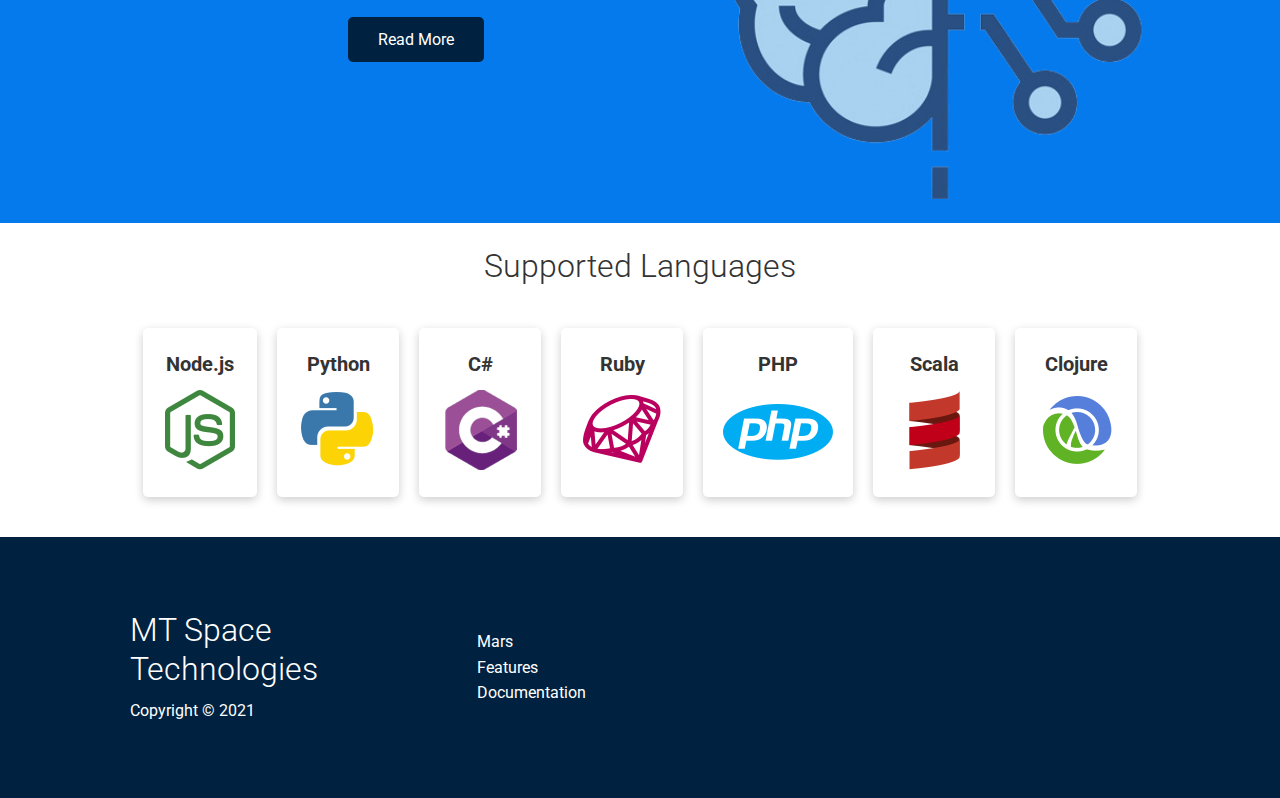
==== commit ca6d922d: "Add: contact form functionality from netlify" ====
--- a/index.html
+++ b/index.html
@@ -45,7 +45,18 @@
 
         <div class="showcase-form card">
           <h2>Request form</h2>
-          <form>
+          <form
+            name="contact"
+            method="POST"
+            netlify-honeypot="bot-field"
+            data-netlify="true"
+          >
+            <input type="hidden" name="form-name" value="contact" />
+            <p class="hidden">
+              <label
+                >Don’t fill this out if you’re human: <input name="bot-field"
+              /></label>
+            </p>
             <div class="form-control">
               <input type="text" name="name" placeholder="Name" required />
             </div>
--- a/css/utilities.css
+++ b/css/utilities.css
@@ -56,7 +56,7 @@
 .btn-light,
 .bg-light {
   background-color: var(--light-color);
-  color: #fff;
+  color: #333;
 }
 
 .btn-primary a,
@@ -65,7 +65,24 @@
 .bg-secondary a,
 .btn-dark a,
 .bg-dark a {
-color: #fff;
+  color: #fff;
+}
+
+/* Text colors */
+.text-primary {
+  color: var(--primary-color);
+}
+
+.text-secondary {
+  color: var(--secondary-color);
+}
+
+.text-dark {
+  color: var(--dark-color);
+}
+
+.text-light {
+  color: var(--light-color);
 }
 
 /* Text sizes */
@@ -91,6 +108,28 @@
 
 .text-center {
   text-align: center;
+}
+
+/* Alert */
+.alert {
+  background-color: var(--light-color);
+  padding: 10px 20px;
+  font-weight: bold;
+  margin: 15px 0;
+}
+
+.alert i {
+  margin-right: 10px;
+}
+
+.alert-success {
+  background-color: var(--success-color);
+  color: #fff;
+}
+
+.alert-error {
+  background-color: var(--error-color);
+  color: #fff;
 }
 
 .flex {
--- a/css/style.css
+++ b/css/style.css
@@ -5,6 +5,8 @@
   --secondary-color: #1c3fa8;
   --dark-color: #002240;
   --light-color: #f4f4f4;
+  --success-color: #5cb85c;
+  --error-color: #d9534f;
 }
 
 * {
@@ -42,6 +44,24 @@
 img {
   width: 100%;
 }
+
+pre {
+  background-color: #333;
+  color: #fff;
+  padding: 10px;
+  font-size: larger;
+  overflow-x: auto;
+  white-space: pre-wrap;
+  white-space: -moz-pre-wrap;
+  white-space: -pre-wrap;
+  white-space: -o-pre-wrap;
+  word-wrap: break-word;
+}
+
+.hidden{
+  visibility:hidden;
+  height: 0;
+}
 /* Navbar */
 .navbar {
   background-color: var(--primary-color);
@@ -73,6 +93,10 @@
   background-color: var(--primary-color);
   color: #fff;
   position: relative;
+}
+
+.showcase-text {
+  animation: slideInFromLeft 1s ease-in;
 }
 
 .showcase h1 {
@@ -97,6 +121,7 @@
   padding: 40px;
   z-index: 100;
   justify-self: flex-end;
+  animation: slideInFromRight 1s ease-in;
 }
 
 .showcase-form .form-control {
@@ -134,6 +159,7 @@
 /* Stats */
 .stats {
   padding-top: 100px;
+  animation: slideInFromBottom 1s ease-in;
 }
 
 .stats-heading {
@@ -155,6 +181,7 @@
 .api .grid {
   grid-template-columns: repeat(3, 1fr);
   grid-template-rows: repeat(2, 1fr);
+  animation: slideInFromBottom 1s ease-in;
 }
 
 .api .grid > *:first-child {
@@ -187,10 +214,99 @@
   transform: translateY(-15px);
 }
 
+/* Features */
+
+.features-head img,
+.docs-head img {
+  width: 200px;
+  justify-self: flex-end;
+}
+
+.features-sub-head img {
+  width: 300px;
+  justify-self: flex-end;
+}
+
+.features-main .card > i {
+  margin-right: 20px;
+}
+
+.features-main .grid {
+  padding: 30px;
+}
+
+.features-main .grid > *:first-child {
+  grid-column: 1 / span 3;
+}
+
+.features-main .grid > *:nth-child(2) {
+  grid-column: 1 / span 2;
+}
+
+/* Docs */
+.docs-main h3 {
+  margin: 20px 0;
+}
+
+.docs-main .grid {
+  grid-template-columns: 1fr 2fr;
+  align-items: flex-start;
+}
+
+.docs-main nav li {
+  font-size: 17px;
+  padding-bottom: 5px;
+  margin-bottom: 5px;
+  border-bottom: 1px #ccc solid;
+}
+
+.docs-main a:hover {
+  font-weight: bold;
+}
 /* Footer */
 
 .footer .social a {
   margin: 0 10px;
+}
+/* Animation */
+@keyframes slideInFromLeft {
+  0% {
+    transform: translateX(-100%);
+  }
+
+  100% {
+    transform: translateX(0);
+  }
+}
+
+@keyframes slideInFromRight {
+  0% {
+    transform: translateX(100%);
+  }
+
+  100% {
+    transform: translateX(0);
+  }
+}
+
+@keyframes slideInFromTop {
+  0% {
+    transform: translateY(-100%);
+  }
+
+  100% {
+    transform: translateY(0);
+  }
+}
+
+@keyframes slideInFromBottom {
+  0% {
+    transform: translateY(100%);
+  }
+
+  100% {
+    transform: translateY(0);
+  }
 }
 
 /* Tablets and under */
@@ -199,7 +315,9 @@
   .showcase .grid,
   .stats .grid,
   .api .grid,
-  .agi .grid {
+  .agi .grid,
+  .features-main .grid,
+  .docs-main .grid {
     grid-template-columns: 1fr;
     grid-template-rows: 1fr;
   }
@@ -211,17 +329,46 @@
   .showcase-text {
     text-align: center;
     margin-top: 40px;
+    animation: slideInFromTop 1s ease-in;
   }
 
   .showcase-form {
     justify-self: center;
     margin: auto;
     width: 350px;
+    animation: slideInFromBottom 1s ease-in;
   }
 
   .api .grid > *:first-child {
     grid-column: 1;
     grid-row: 1;
+  }
+
+  .agi .grid {
+    display: flex;
+    flex-direction: column-reverse;
+    gap: 2rem;
+  }
+
+  .agi .grid img {
+    max-width: 250px;
+  }
+
+  .features-head,
+  .features-sub-head,
+  .docs-head {
+    text-align: center;
+  }
+
+  .features-head img,
+  .features-sub-head img,
+  .docs-head img {
+    justify-self: center;
+  }
+
+  .features-main .grid > *:first-child,
+  .features-main .grid > *:nth-child(2) {
+    grid-column: 1;
   }
 }
 
